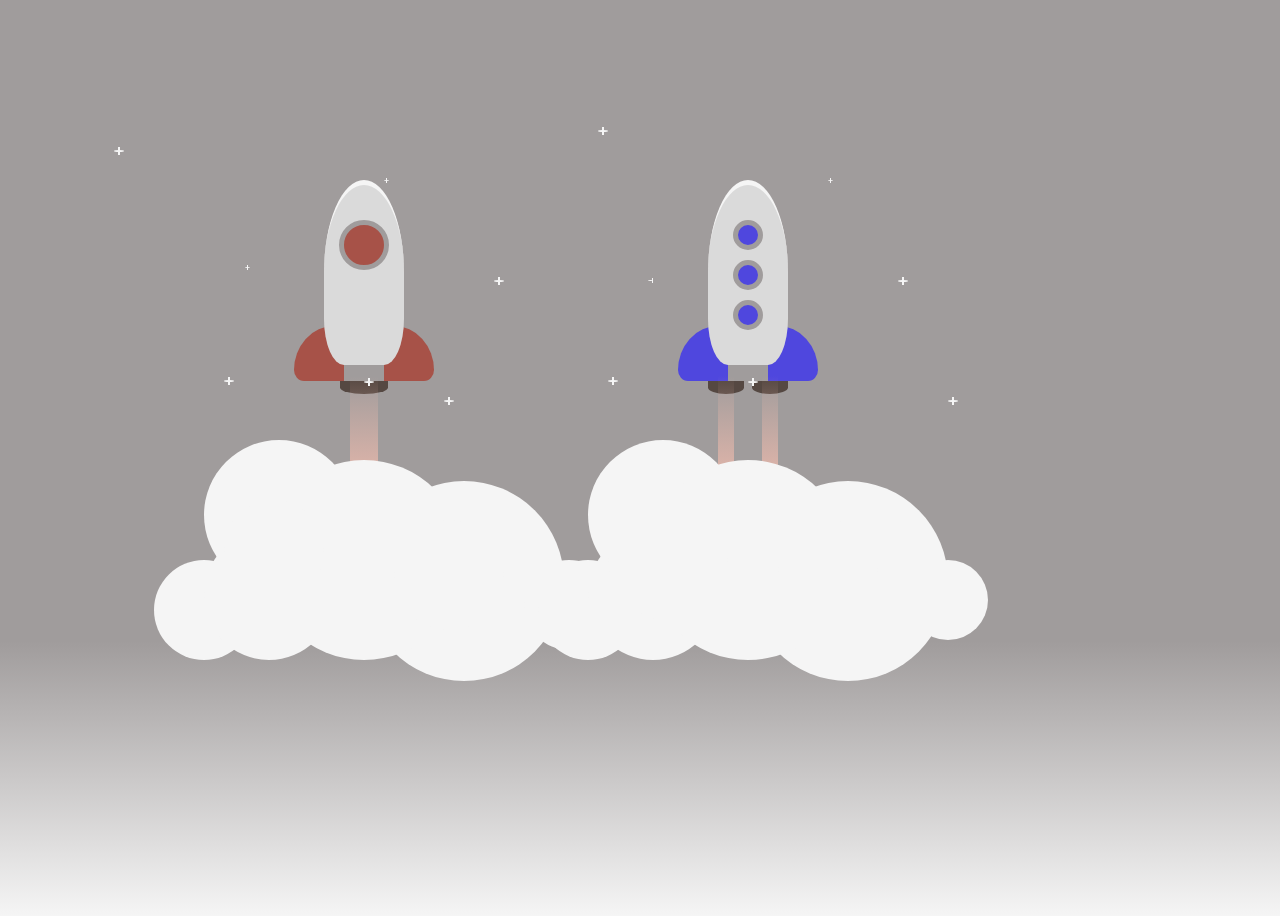
==== views/index2.html @ 8078678f "making some graphics" ====
<!DOCTYPE html>
<html lang="en">
<head>
    <meta charset="UTF-8">
    <meta name="viewport" content="width=device-width, initial-scale=1.0">
    <title>Document</title>
    <link rel="stylesheet" type="text/css" href="../css/style2.css">
</head>


<body>
    <div class="rocket1">
      <div class="rocket-body1">
        <div class="body1"></div>
        <div class="fin1 fin-left1"></div>
        <div class="fin1 fin-right1"></div>
        <div class="window1"></div>
        <div class="tubo1"></div>
      </div>
      <div class="exhaust-flame1"></div>
      <ul class="exhaust-fumes1">
        <li></li>
        <li></li>
        <li></li>
        <li></li>
        <li></li>
        <li></li>
        <li></li>
        <li></li>
        <li></li>
      </ul>
      <ul class="star1">
        <li></li>
        <li></li>
        <li></li>
        <li></li>
        <li></li>
        <li></li>
        <li></li>
      </ul>
    </div>

    <div class="rocket2">
        <div class="rocket-body2">
          <div class="body2"></div>
          <div class="fin2 fin-left2"></div>
          <div class="fin2 fin-right2"></div>
          <div class="window2a"></div>
          <div class="window2b"></div>
          <div class="window2c"></div>
          <div class="tubo2a"></div>
          <div class="tubo2b"></div>
        </div>
        <div class="exhaust-flame2a"></div>
        <div class="exhaust-flame2b"></div>
        <ul class="exhaust-fumes2">
          <li></li>
          <li></li>
          <li></li>
          <li></li>
          <li></li>
          <li></li>
          <li></li>
          <li></li>
          <li></li>
        </ul>
        <ul class="star2">
          <li></li>
          <li></li>
          <li></li>
          <li></li>
          <li></li>
          <li></li>
          <li></li>
        </ul>
      </div>
  </body>



  </html>
---- css/style2.css ----
body {
  min-height: 100vh;
  background: -webkit-gradient(linear, left top, left bottom, from(#a09c9c), color-stop(70%, #a09c9c), to(#f5f5f5));
  background: linear-gradient(to bottom, #a09c9c 0%, #a09c9c 70%, #f5f5f5 100%);
  overflow: hidden;
}

.rocket1 {
  position: absolute;
  top: 20%;
  width: 80px;
  left: calc(30% - 60px);
}

.rocket1 .rocket-body1 {
  width: 80px;
  left: calc(50% - 50px);
  -webkit-animation: bounce 0.3s infinite;
          animation: bounce 0.3s infinite;
}

.rocket1 .rocket-body1 .body1 {
  background-color: #dadada;
  height: 180px;
  left: calc(50% - 50px);
  border-top-right-radius: 100%;
  border-top-left-radius: 100%;
  border-bottom-left-radius: 50%;
  border-bottom-right-radius: 50%;
  border-top: 5px solid #f5f5f5;
}

.rocket1 .tubo1 {
  position: absolute;
  left: calc(50% - 24px);
  width: 48px;
  height: 13px;
  background-color: #554842;
  bottom: -13px;
  border-bottom-right-radius: 60%;
  border-bottom-left-radius: 60%;
}

.rocket1 .window1 {
  position: absolute;
  width: 40px;
  height: 40px;
  border-radius: 100%;
  background-color: #a75248;
  left: calc(50% - 25px);
  top: 40px;
  border: 5px solid #a09c9c;
}

.rocket1 .fin1 {
  position: absolute;
  z-index: -100;
  height: 55px;
  width: 50px;
  background-color: #a75248;
}

.rocket1 .fin-left1 {
  left: -30px;
  top: calc(100% - 55px);
  border-top-left-radius: 80%;
  border-bottom-left-radius: 20%;
}

.rocket1 .fin-right1 {
  right: -30px;
  top: calc(100% - 55px);
  border-top-right-radius: 80%;
  border-bottom-right-radius: 20%;
}

.rocket1 .exhaust-flame1 {
  position: absolute;
  top: 90%;
  width: 28px;
  background: -webkit-gradient(linear, left top, left bottom, color-stop(10%, transparent), to(#f5bdae));
  background: linear-gradient(to bottom, transparent 10%, #f5bdae 100%);
  height: 150px;
  left: calc(50% - 14px);
  -webkit-animation: exhaust 0.2s infinite;
          animation: exhaust 0.2s infinite;
}

.rocket1 .exhaust-fumes1 li {
  width: 60px;
  height: 60px;
  background-color: #f5f5f5;
  list-style: none;
  position: absolute;
  border-radius: 100%;
}

.rocket1 .exhaust-fumes1 li:first-child {
  width: 200px;
  height: 200px;
  bottom: -300px;
  -webkit-animation: fumes 5s infinite;
          animation: fumes 5s infinite;
}

.rocket1 .exhaust-fumes1 li:nth-child(2) {
  width: 150px;
  height: 150px;
  left: -120px;
  top: 260px;
  -webkit-animation: fumes 3.2s infinite;
          animation: fumes 3.2s infinite;
}

.rocket1 .exhaust-fumes1 li:nth-child(3) {
  width: 120px;
  height: 120px;
  left: -40px;
  top: 330px;
  -webkit-animation: fumes 3s 1s infinite;
          animation: fumes 3s 1s infinite;
}

.rocket1 .exhaust-fumes1 li:nth-child(4) {
  width: 100px;
  height: 100px;
  left: -170px;
  -webkit-animation: fumes 4s 2s infinite;
          animation: fumes 4s 2s infinite;
  top: 380px;
}

.rocket1 .exhaust-fumes1 li:nth-child(5) {
  width: 130px;
  height: 130px;
  left: -120px;
  top: 350px;
  -webkit-animation: fumes 5s infinite;
          animation: fumes 5s infinite;
}

.rocket1 .exhaust-fumes1 li:nth-child(6) {
  width: 200px;
  height: 200px;
  left: -60px;
  top: 280px;
  -webkit-animation: fumes2 10s infinite;
          animation: fumes2 10s infinite;
}

.rocket1 .exhaust-fumes1 li:nth-child(7) {
  width: 100px;
  height: 100px;
  left: -100px;
  top: 320px;
}

.rocket1 .exhaust-fumes1 li:nth-child(8) {
  width: 110px;
  height: 110px;
  left: 70px;
  top: 340px;
}

.rocket1 .exhaust-fumes1 li:nth-child(9) {
  width: 90px;
  height: 90px;
  left: 200px;
  top: 380px;
  -webkit-animation: fumes 20s infinite;
          animation: fumes 20s infinite;
}

.star1 li {
  list-style: none;
  position: absolute;
}

.star1 li:before, .star1 li:after {
  content: '';
  position: absolute;
  background-color: #f5f5f5;
}

.star1 li:before {
  width: 10px;
  height: 2px;
  border-radius: 50%;
}

.star1 li:after {
  height: 8px;
  width: 2px;
  left: 4px;
  top: -3px;
}

.star1 li:first-child {
  top: -30px;
  left: -210px;
  -webkit-animation: twinkle 0.4s infinite;
          animation: twinkle 0.4s infinite;
}

.star1 li:nth-child(2) {
  top: 0;
  left: 60px;
  -webkit-animation: twinkle 0.5s infinite;
          animation: twinkle 0.5s infinite;
}

.star1 li:nth-child(2):before {
  height: 1px;
  width: 5px;
}

.star1 li:nth-child(2):after {
  width: 1px;
  height: 5px;
  top: -2px;
  left: 2px;
}

.star1 li:nth-child(3) {
  left: 120px;
  top: 220px;
  -webkit-animation: twinkle 1s infinite;
          animation: twinkle 1s infinite;
}

.star1 li:nth-child(4) {
  left: -100px;
  top: 200px;
  -webkit-animation: twinkle 0.5s ease infinite;
          animation: twinkle 0.5s ease infinite;
}

.star1 li:nth-child(5) {
  left: 170px;
  top: 100px;
  -webkit-animation: twinkle 0.4s ease infinite;
          animation: twinkle 0.4s ease infinite;
}

.star1 li:nth-child(6) {
  top: 87px;
  left: -79px;
  -webkit-animation: twinkle 0.2s infinite;
          animation: twinkle 0.2s infinite;
}

.star1 li:nth-child(6):before {
  height: 1px;
  width: 5px;
}

.star1 li:nth-child(6):after {
  width: 1px;
  height: 5px;
  top: -2px;
  left: 2px;
}

@-webkit-keyframes fumes {
  50% {
    -webkit-transform: scale(1.5);
            transform: scale(1.5);
    background-color: transparent;
  }
  51% {
    -webkit-transform: scale(0.8);
            transform: scale(0.8);
  }
  100% {
    background-color: #f5f5f5;
    -webkit-transform: scale(1);
            transform: scale(1);
  }
}

@keyframes fumes {
  50% {
    -webkit-transform: scale(1.5);
            transform: scale(1.5);
    background-color: transparent;
  }
  51% {
    -webkit-transform: scale(0.8);
            transform: scale(0.8);
  }
  100% {
    background-color: #f5f5f5;
    -webkit-transform: scale(1);
            transform: scale(1);
  }
}

@-webkit-keyframes bounce {
  0% {
    -webkit-transform: translate3d(0px, 0px, 0);
            transform: translate3d(0px, 0px, 0);
  }
  50% {
    -webkit-transform: translate3d(0px, -4px, 0);
            transform: translate3d(0px, -4px, 0);
  }
  100% {
    -webkit-transform: translate3d(0px, 0px, 0);
            transform: translate3d(0px, 0px, 0);
  }
}

@keyframes bounce {
  0% {
    -webkit-transform: translate3d(0px, 0px, 0);
            transform: translate3d(0px, 0px, 0);
  }
  50% {
    -webkit-transform: translate3d(0px, -4px, 0);
            transform: translate3d(0px, -4px, 0);
  }
  100% {
    -webkit-transform: translate3d(0px, 0px, 0);
            transform: translate3d(0px, 0px, 0);
  }
}

@-webkit-keyframes exhaust {
  0% {
    background: -webkit-gradient(linear, left top, left bottom, color-stop(10%, transparent), to(#f5f5f5));
    background: linear-gradient(to bottom, transparent 10%, #f5f5f5 100%);
  }
  50% {
    background: -webkit-gradient(linear, left top, left bottom, color-stop(8%, transparent), to(#f5f5f5));
    background: linear-gradient(to bottom, transparent 8%, #f5f5f5 100%);
  }
  75% {
    background: -webkit-gradient(linear, left top, left bottom, color-stop(12%, transparent), to(#f5f5f5));
    background: linear-gradient(to bottom, transparent 12%, #f5f5f5 100%);
  }
}

@keyframes exhaust {
  0% {
    background: -webkit-gradient(linear, left top, left bottom, color-stop(10%, transparent), to(#f5f5f5));
    background: linear-gradient(to bottom, transparent 10%, #f5f5f5 100%);
  }
  50% {
    background: -webkit-gradient(linear, left top, left bottom, color-stop(8%, transparent), to(#f5f5f5));
    background: linear-gradient(to bottom, transparent 8%, #f5f5f5 100%);
  }
  75% {
    background: -webkit-gradient(linear, left top, left bottom, color-stop(12%, transparent), to(#f5f5f5));
    background: linear-gradient(to bottom, transparent 12%, #f5f5f5 100%);
  }
}

@-webkit-keyframes fumes2 {
  50% {
    -webkit-transform: scale(1.1);
            transform: scale(1.1);
  }
}

@keyframes fumes2 {
  50% {
    -webkit-transform: scale(1.1);
            transform: scale(1.1);
  }
}

@-webkit-keyframes twinkle {
  80% {
    -webkit-transform: scale(1.1);
            transform: scale(1.1);
    opacity: 0.7;
  }
}

@keyframes twinkle {
  80% {
    -webkit-transform: scale(1.1);
            transform: scale(1.1);
    opacity: 0.7;
  }
}

.rocket2 {
  position: absolute;
  top: 20%;
  width: 80px;
  left: calc(60% - 60px);
}

.rocket2 .rocket-body2 {
  width: 80px;
  left: calc(50% - 50px);
  -webkit-animation: bounce 0.5s infinite;
          animation: bounce 0.5s infinite;
}

.rocket2 .rocket-body2 .body2 {
  background-color: #dadada;
  height: 180px;
  left: calc(50% - 50px);
  border-top-right-radius: 100%;
  border-top-left-radius: 100%;
  border-bottom-left-radius: 50%;
  border-bottom-right-radius: 50%;
  border-top: 5px solid #f5f5f5;
}

.rocket2 .tubo2a {
  position: absolute;
  left: calc(30% - 24px);
  width: 36px;
  height: 13px;
  background-color: #554842;
  bottom: -13px;
  border-bottom-right-radius: 60%;
  border-bottom-left-radius: 60%;
}

.rocket2 .tubo2b {
  position: absolute;
  left: calc(85% - 24px);
  width: 36px;
  height: 13px;
  background-color: #554842;
  bottom: -13px;
  border-bottom-right-radius: 60%;
  border-bottom-left-radius: 60%;
}

.rocket2 .window2a {
  position: absolute;
  width: 20px;
  height: 20px;
  border-radius: 100%;
  background-color: #4f47de;
  left: calc(50% - 15px);
  top: 40px;
  border: 5px solid #a09c9c;
}

.rocket2 .window2b {
  position: absolute;
  width: 20px;
  height: 20px;
  border-radius: 100%;
  background-color: #4f47de;
  left: calc(50% - 15px);
  top: 80px;
  border: 5px solid #a09c9c;
}

.rocket2 .window2c {
  position: absolute;
  width: 20px;
  height: 20px;
  border-radius: 100%;
  background-color: #4f47de;
  left: calc(50% - 15px);
  top: 120px;
  border: 5px solid #a09c9c;
}

.rocket2 .fin2 {
  position: absolute;
  z-index: -100;
  height: 55px;
  width: 50px;
  background-color: #4f47de;
}

.rocket2 .fin-left2 {
  left: -30px;
  top: calc(100% - 55px);
  border-top-left-radius: 80%;
  border-bottom-left-radius: 20%;
}

.rocket2 .fin-right2 {
  right: -30px;
  top: calc(100% - 55px);
  border-top-right-radius: 80%;
  border-bottom-right-radius: 20%;
}

.rocket2 .exhaust-flame2a {
  position: absolute;
  top: 90%;
  width: 16px;
  background: -webkit-gradient(linear, left top, left bottom, color-stop(10%, transparent), to(#f5bdae));
  background: linear-gradient(to bottom, transparent 10%, #f5bdae 100%);
  height: 150px;
  left: calc(30% - 14px);
  -webkit-animation: exhaust 0.2s infinite;
          animation: exhaust 0.2s infinite;
}

.rocket2 .exhaust-flame2b {
  position: absolute;
  top: 90%;
  width: 16px;
  background: -webkit-gradient(linear, left top, left bottom, color-stop(10%, transparent), to(#f5bdae));
  background: linear-gradient(to bottom, transparent 10%, #f5bdae 100%);
  height: 150px;
  left: calc(85% - 14px);
  -webkit-animation: exhaust 0.2s infinite;
          animation: exhaust 0.2s infinite;
}

.rocket2 .exhaust-fumes2 li {
  width: 60px;
  height: 60px;
  background-color: #f5f5f5;
  list-style: none;
  position: absolute;
  border-radius: 100%;
}

.rocket2 .exhaust-fumes2 li:first-child {
  width: 200px;
  height: 200px;
  bottom: -300px;
  -webkit-animation: fumes 1s  4s infinite;
          animation: fumes 1s  4s infinite;
}

.rocket2 .exhaust-fumes2 li:nth-child(2) {
  width: 150px;
  height: 150px;
  left: -120px;
  top: 260px;
  -webkit-animation: fumes 4s infinite;
          animation: fumes 4s infinite;
}

.rocket2 .exhaust-fumes2 li:nth-child(3) {
  width: 120px;
  height: 120px;
  left: -40px;
  top: 330px;
  -webkit-animation: fumes 1s 8s infinite;
          animation: fumes 1s 8s infinite;
}

.rocket2 .exhaust-fumes2 li:nth-child(4) {
  width: 100px;
  height: 100px;
  left: -170px;
  -webkit-animation: fumes 3s 5s infinite;
          animation: fumes 3s 5s infinite;
  top: 380px;
}

.rocket2 .exhaust-fumes2 li:nth-child(5) {
  width: 130px;
  height: 130px;
  left: -120px;
  top: 350px;
  -webkit-animation: fumes 6s infinite;
          animation: fumes 6s infinite;
}

.rocket2 .exhaust-fumes2 li:nth-child(6) {
  width: 200px;
  height: 200px;
  left: -60px;
  top: 280px;
  -webkit-animation: fumes2 9s infinite;
          animation: fumes2 9s infinite;
}

.rocket2 .exhaust-fumes2 li:nth-child(7) {
  width: 120px;
  height: 120px;
  left: -100px;
  top: 320px;
}

.rocket2 .exhaust-fumes2 li:nth-child(8) {
  width: 100px;
  height: 100px;
  left: 70px;
  top: 340px;
}

.rocket2 .exhaust-fumes2 li:nth-child(9) {
  width: 80px;
  height: 80px;
  left: 200px;
  top: 380px;
  -webkit-animation: fumes 18s infinite;
          animation: fumes 18s infinite;
}

.star2 li {
  list-style: none;
  position: absolute;
}

.star2 li:before, .star2 li:after {
  content: '';
  position: absolute;
  background-color: #f5f5f5;
}

.star2 li:before {
  width: 10px;
  height: 2px;
  border-radius: 50%;
}

.star2 li:after {
  height: 8px;
  width: 2px;
  left: 4px;
  top: -3px;
}

.star2 li:first-child {
  top: -50px;
  left: -110px;
  -webkit-animation: twinkle 0.4s infinite;
          animation: twinkle 0.4s infinite;
}

.star2 li:nth-child(2) {
  top: 0;
  left: 120px;
  -webkit-animation: twinkle 0.5s infinite;
          animation: twinkle 0.5s infinite;
}

.star2 li:nth-child(2):before {
  height: 1px;
  width: 5px;
}

.star2 li:nth-child(2):after {
  width: 1px;
  height: 5px;
  top: -2px;
  left: 2px;
}

.star2 li:nth-child(3) {
  left: 240px;
  top: 220px;
  -webkit-animation: twinkle 1s infinite;
          animation: twinkle 1s infinite;
}

.star2 li:nth-child(4) {
  left: -100px;
  top: 200px;
  -webkit-animation: twinkle 0.5s ease infinite;
          animation: twinkle 0.5s ease infinite;
}

.star2 li:nth-child(5) {
  left: 190px;
  top: 100px;
  -webkit-animation: twinkle 0.4s ease infinite;
          animation: twinkle 0.4s ease infinite;
}

.star2 li:nth-child(6) {
  top: 100px;
  left: -60px;
  -webkit-animation: twinkle 0.2s infinite;
          animation: twinkle 0.2s infinite;
}

.star2 li:nth-child(6):before {
  height: 1px;
  width: 5px;
}

.star2 li:nth-child(6):after {
  width: 1px;
  height: 5px;
  top: -2px;
  left: px;
}

@keyframes fumes {
  50% {
    -webkit-transform: scale(1.5);
            transform: scale(1.5);
    background-color: transparent;
  }
  51% {
    -webkit-transform: scale(0.8);
            transform: scale(0.8);
  }
  100% {
    background-color: #f5f5f5;
    -webkit-transform: scale(1);
            transform: scale(1);
  }
}

@keyframes bounce {
  0% {
    -webkit-transform: translate3d(0px, 0px, 0);
            transform: translate3d(0px, 0px, 0);
  }
  50% {
    -webkit-transform: translate3d(0px, -4px, 0);
            transform: translate3d(0px, -4px, 0);
  }
  100% {
    -webkit-transform: translate3d(0px, 0px, 0);
            transform: translate3d(0px, 0px, 0);
  }
}

@keyframes exhaust {
  0% {
    background: -webkit-gradient(linear, left top, left bottom, color-stop(10%, transparent), to(#f5f5f5));
    background: linear-gradient(to bottom, transparent 10%, #f5f5f5 100%);
  }
  50% {
    background: -webkit-gradient(linear, left top, left bottom, color-stop(8%, transparent), to(#f5f5f5));
    background: linear-gradient(to bottom, transparent 8%, #f5f5f5 100%);
  }
  75% {
    background: -webkit-gradient(linear, left top, left bottom, color-stop(12%, transparent), to(#f5f5f5));
    background: linear-gradient(to bottom, transparent 12%, #f5f5f5 100%);
  }
}

@keyframes fumes2 {
  50% {
    -webkit-transform: scale(1.1);
            transform: scale(1.1);
  }
}

@keyframes twinkle {
  80% {
    -webkit-transform: scale(1.1);
            transform: scale(1.1);
    opacity: 0.7;
  }
}
/*# sourceMappingURL=style2.css.map */
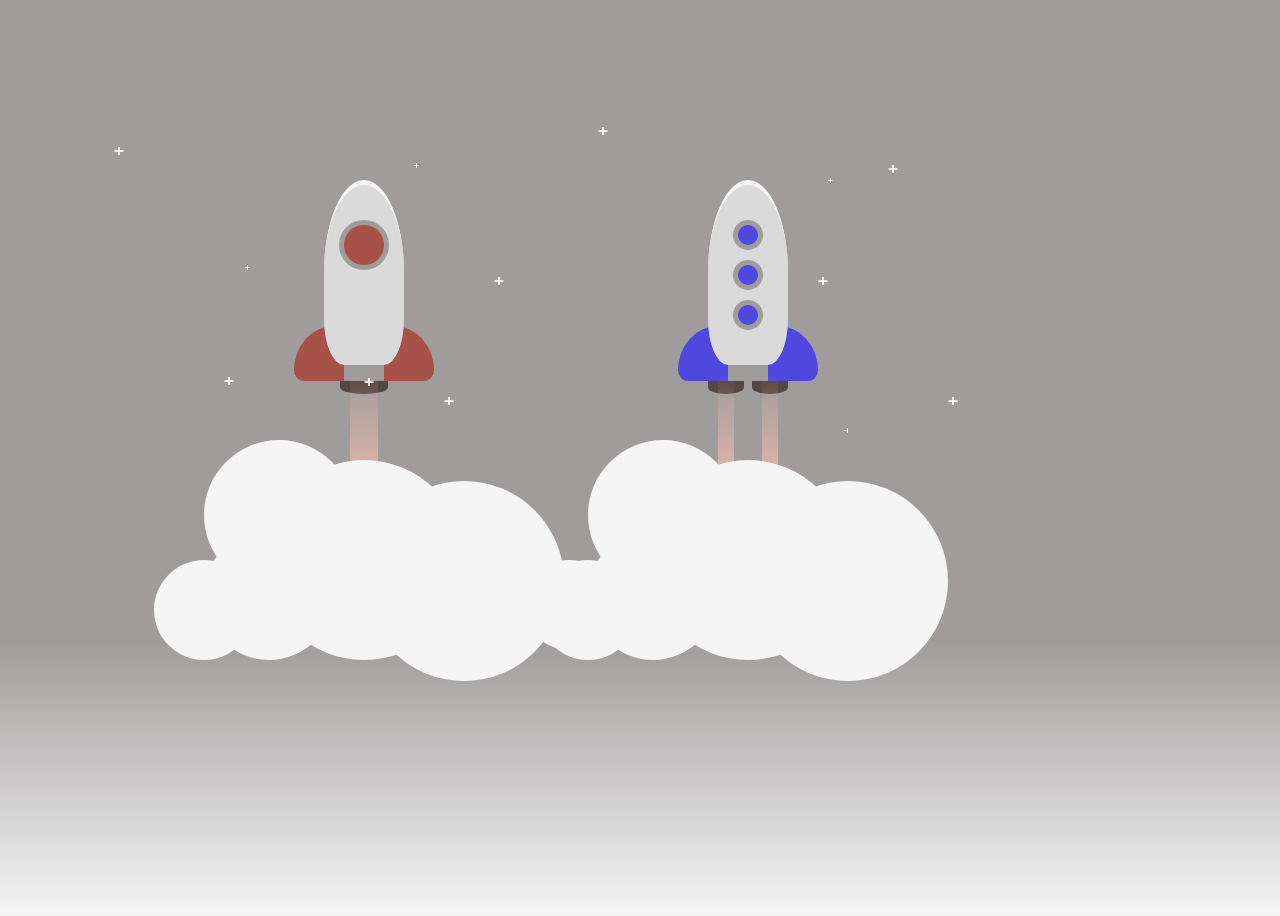
==== commit 5263a928: "stars and fume ready" ====
--- a/views/index2.html
+++ b/views/index2.html
@@ -71,7 +71,7 @@
           <li></li>
           <li></li>
           <li></li>
-          <li></li>
+         
         </ul>
       </div>
   </body>
--- a/css/style2.css
+++ b/css/style2.css
@@ -203,8 +203,8 @@
 }
 
 .star1 li:nth-child(2) {
-  top: 0;
-  left: 60px;
+  top: -15px;
+  left: 90px;
   -webkit-animation: twinkle 0.5s infinite;
           animation: twinkle 0.5s infinite;
 }
@@ -524,8 +524,8 @@
   width: 200px;
   height: 200px;
   bottom: -300px;
-  -webkit-animation: fumes 1s  4s infinite;
-          animation: fumes 1s  4s infinite;
+  -webkit-animation: fumes 8s infinite;
+          animation: fumes 8s infinite;
 }
 
 .rocket2 .exhaust-fumes2 li:nth-child(2) {
@@ -590,7 +590,7 @@
 .rocket2 .exhaust-fumes2 li:nth-child(9) {
   width: 80px;
   height: 80px;
-  left: 200px;
+  left: 120px;
   top: 380px;
   -webkit-animation: fumes 18s infinite;
           animation: fumes 18s infinite;
@@ -654,22 +654,22 @@
 }
 
 .star2 li:nth-child(4) {
-  left: -100px;
-  top: 200px;
+  left: 180px;
+  top: -12px;
   -webkit-animation: twinkle 0.5s ease infinite;
           animation: twinkle 0.5s ease infinite;
 }
 
 .star2 li:nth-child(5) {
-  left: 190px;
+  left: 110px;
   top: 100px;
   -webkit-animation: twinkle 0.4s ease infinite;
           animation: twinkle 0.4s ease infinite;
 }
 
 .star2 li:nth-child(6) {
-  top: 100px;
-  left: -60px;
+  top: 250px;
+  left: 135px;
   -webkit-animation: twinkle 0.2s infinite;
           animation: twinkle 0.2s infinite;
 }
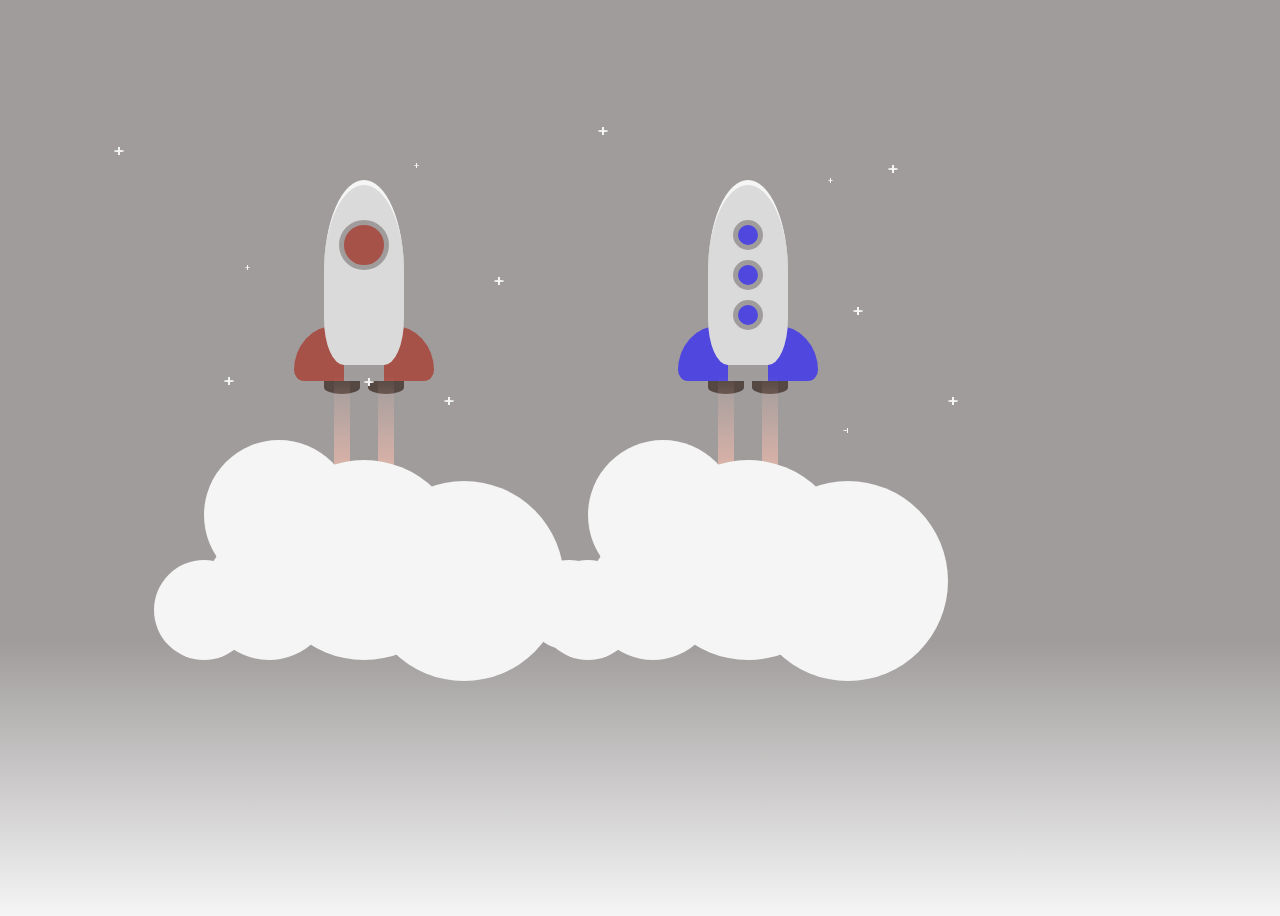
==== commit f40e0a5f: "thrusters and flames wotking well" ====
--- a/views/index2.html
+++ b/views/index2.html
@@ -15,9 +15,47 @@
         <div class="fin1 fin-left1"></div>
         <div class="fin1 fin-right1"></div>
         <div class="window1"></div>
-        <div class="tubo1"></div>
+        <div class="thrustRocket1">
+          <div class="thrust1R1" style= "display:none"></div>
+          <div class="thrust1R2" style= "display:block">
+            <div class="thrust1R2-1"></div>
+            <div class="thrust1R2-2"></div> 
+          </div>
+          
+          <div class="thrust1R3" style= "display:none">
+            <div class="thrust1R3-1"></div>
+            <div class="thrust1R3-2"></div> 
+            <div class="thrust1R3-3"></div> 
+          </div>
+
+          <div class="thrust1R4" style= "display:none">
+            <div class="thrust1R4-1"></div>
+            <div class="thrust1R4-2"></div> 
+            <div class="thrust1R4-3"></div> 
+            <div class="thrust1R4-4"></div> 
+          </div> 
+        </div>
+        
       </div>
-      <div class="exhaust-flame1"></div>
+      <div class="exhaust-flameRocket1" >
+        <div class="exhaust-flame1R1" style= "display:none"></div>
+        <div class="exhaust-flame1R2" style= "display:block">
+          <div class="exhaust-flame1R2-1"></div>
+          <div class="exhaust-flame1R2-2"></div>
+        </div>
+        <div class="exhaust-flame1R3" style= "display:none">
+          <div class="exhaust-flame1R3-1"></div>
+          <div class="exhaust-flame1R3-2"></div>
+          <div class="exhaust-flame1R3-3"></div>
+        </div>
+        <div class="exhaust-flame1R4" style= "display:none">
+          <div class="exhaust-flame1R4-1"></div>
+          <div class="exhaust-flame1R4-2"></div>
+          <div class="exhaust-flame1R4-3"></div>
+          <div class="exhaust-flame1R4-4"></div>
+        </div>
+      </div>
+      
       <ul class="exhaust-fumes1">
         <li></li>
         <li></li>
@@ -48,11 +86,45 @@
           <div class="window2a"></div>
           <div class="window2b"></div>
           <div class="window2c"></div>
-          <div class="tubo2a"></div>
-          <div class="tubo2b"></div>
+          <div class="thrustRocket2">
+            <div class="thrust2R1" style= "display:none"></div>
+            <div class="thrust2R2" style= "display:block">
+              <div class="thrust2R2-1"></div>
+              <div class="thrust2R2-2"></div> 
+            </div>
+            
+            <div class="thrust2R3" style= "display:none">
+              <div class="thrust2R3-1"></div>
+              <div class="thrust2R3-2"></div> 
+              <div class="thrust2R3-3"></div> 
+            </div>
+  
+            <div class="thrust2R4" style= "display:none">
+              <div class="thrust2R4-1"></div>
+              <div class="thrust2R4-2"></div> 
+              <div class="thrust2R4-3"></div> 
+              <div class="thrust2R4-4"></div> 
+            </div> 
+          </div>
         </div>
-        <div class="exhaust-flame2a"></div>
-        <div class="exhaust-flame2b"></div>
+        <div class="exhaust-flameRocket2" >
+          <div class="exhaust-flame2R1" style= "display:none"></div>
+          <div class="exhaust-flame2R2" style= "display:block">
+            <div class="exhaust-flame2R2-1"></div>
+            <div class="exhaust-flame2R2-2"></div>
+          </div>
+          <div class="exhaust-flame2R3" style= "display:none">
+            <div class="exhaust-flame2R3-1"></div>
+            <div class="exhaust-flame2R3-2"></div>
+            <div class="exhaust-flame2R3-3"></div>
+          </div>
+          <div class="exhaust-flame2R4" style= "display:none">
+            <div class="exhaust-flame2R4-1"></div>
+            <div class="exhaust-flame2R4-2"></div>
+            <div class="exhaust-flame2R4-3"></div>
+            <div class="exhaust-flame2R4-4"></div>
+          </div>
+        </div>
         <ul class="exhaust-fumes2">
           <li></li>
           <li></li>
--- a/css/style2.css
+++ b/css/style2.css
@@ -30,10 +30,109 @@
   border-top: 5px solid #f5f5f5;
 }
 
-.rocket1 .tubo1 {
+.rocket1 .thrustRocket1 .thrust1R1 {
   position: absolute;
   left: calc(50% - 24px);
   width: 48px;
+  height: 13px;
+  background-color: #554842;
+  bottom: -13px;
+  border-bottom-right-radius: 60%;
+  border-bottom-left-radius: 60%;
+}
+
+.rocket1 .thrustRocket1 .thrust1R2 .thrust1R2-1 {
+  position: absolute;
+  left: calc(30% - 24px);
+  width: 36px;
+  height: 13px;
+  background-color: #554842;
+  bottom: -13px;
+  border-bottom-right-radius: 60%;
+  border-bottom-left-radius: 60%;
+}
+
+.rocket1 .thrustRocket1 .thrust1R2 .thrust1R2-2 {
+  position: absolute;
+  left: calc(85% - 24px);
+  width: 36px;
+  height: 13px;
+  background-color: #554842;
+  bottom: -13px;
+  border-bottom-right-radius: 60%;
+  border-bottom-left-radius: 60%;
+}
+
+.rocket1 .thrustRocket1 .thrust1R3 .thrust1R3-1 {
+  position: absolute;
+  left: calc(20% - 24px);
+  width: 24px;
+  height: 13px;
+  background-color: #554842;
+  bottom: -13px;
+  border-bottom-right-radius: 60%;
+  border-bottom-left-radius: 60%;
+}
+
+.rocket1 .thrustRocket1 .thrust1R3 .thrust1R3-2 {
+  position: absolute;
+  left: calc(65% - 24px);
+  width: 24px;
+  height: 13px;
+  background-color: #554842;
+  bottom: -13px;
+  border-bottom-right-radius: 60%;
+  border-bottom-left-radius: 60%;
+}
+
+.rocket1 .thrustRocket1 .thrust1R3 .thrust1R3-3 {
+  position: absolute;
+  left: calc(110% - 24px);
+  width: 24px;
+  height: 13px;
+  background-color: #554842;
+  bottom: -13px;
+  border-bottom-right-radius: 60%;
+  border-bottom-left-radius: 60%;
+}
+
+.rocket1 .thrustRocket1 .thrust1R4 .thrust1R4-1 {
+  position: absolute;
+  left: calc(5% - 24px);
+  width: 24px;
+  height: 13px;
+  background-color: #554842;
+  bottom: -13px;
+  border-bottom-right-radius: 60%;
+  border-bottom-left-radius: 60%;
+}
+
+.rocket1 .thrustRocket1 .thrust1R4 .thrust1R4-2 {
+  position: absolute;
+  left: calc(45% - 24px);
+  width: 24px;
+  height: 13px;
+  background-color: #554842;
+  bottom: -13px;
+  border-bottom-right-radius: 60%;
+  border-bottom-left-radius: 60%;
+}
+
+.rocket1 .thrustRocket1 .thrust1R4 .thrust1R4-3 {
+  position: absolute;
+  left: calc(85% - 24px);
+  width: 24px;
+  height: 13px;
+  background-color: #554842;
+  bottom: -13px;
+  border-bottom-right-radius: 60%;
+  border-bottom-left-radius: 60%;
+}
+
+.rocket1 .thrustRocket1 .thrust1R4 .thrust1R4-4 {
+  position: absolute;
+  left: calc(125% - 24px);
+  width: 24px;
   height: 13px;
   background-color: #554842;
   bottom: -13px;
@@ -74,7 +173,7 @@
   border-bottom-right-radius: 20%;
 }
 
-.rocket1 .exhaust-flame1 {
+.rocket1 .exhaust-flameRocket1 .exhaust-flame1R1 {
   position: absolute;
   top: 90%;
   width: 28px;
@@ -82,6 +181,114 @@
   background: linear-gradient(to bottom, transparent 10%, #f5bdae 100%);
   height: 150px;
   left: calc(50% - 14px);
+  -webkit-animation: exhaust 0.2s infinite;
+          animation: exhaust 0.2s infinite;
+}
+
+.rocket1 .exhaust-flameRocket1 .exhaust-flame1R2 .exhaust-flame1R2-1 {
+  position: absolute;
+  top: 90%;
+  width: 16px;
+  background: -webkit-gradient(linear, left top, left bottom, color-stop(10%, transparent), to(#f5bdae));
+  background: linear-gradient(to bottom, transparent 10%, #f5bdae 100%);
+  height: 150px;
+  left: calc(30% - 14px);
+  -webkit-animation: exhaust 0.2s infinite;
+          animation: exhaust 0.2s infinite;
+}
+
+.rocket1 .exhaust-flameRocket1 .exhaust-flame1R2 .exhaust-flame1R2-2 {
+  position: absolute;
+  top: 90%;
+  width: 16px;
+  background: -webkit-gradient(linear, left top, left bottom, color-stop(10%, transparent), to(#f5bdae));
+  background: linear-gradient(to bottom, transparent 10%, #f5bdae 100%);
+  height: 150px;
+  left: calc(85% - 14px);
+  -webkit-animation: exhaust 0.2s infinite;
+          animation: exhaust 0.2s infinite;
+}
+
+.rocket1 .exhaust-flameRocket1 .exhaust-flame1R3 .exhaust-flame1R3-1 {
+  position: absolute;
+  top: 90%;
+  width: 14px;
+  background: -webkit-gradient(linear, left top, left bottom, color-stop(10%, transparent), to(#f5bdae));
+  background: linear-gradient(to bottom, transparent 10%, #f5bdae 100%);
+  height: 150px;
+  left: calc(14% - 14px);
+  -webkit-animation: exhaust 0.2s infinite;
+          animation: exhaust 0.2s infinite;
+}
+
+.rocket1 .exhaust-flameRocket1 .exhaust-flame1R3 .exhaust-flame1R3-2 {
+  position: absolute;
+  top: 90%;
+  width: 14px;
+  background: -webkit-gradient(linear, left top, left bottom, color-stop(10%, transparent), to(#f5bdae));
+  background: linear-gradient(to bottom, transparent 10%, #f5bdae 100%);
+  height: 150px;
+  left: calc(60% - 14px);
+  -webkit-animation: exhaust 0.2s infinite;
+          animation: exhaust 0.2s infinite;
+}
+
+.rocket1 .exhaust-flameRocket1 .exhaust-flame1R3 .exhaust-flame1R3-3 {
+  position: absolute;
+  top: 90%;
+  width: 14px;
+  background: -webkit-gradient(linear, left top, left bottom, color-stop(10%, transparent), to(#f5bdae));
+  background: linear-gradient(to bottom, transparent 10%, #f5bdae 100%);
+  height: 150px;
+  left: calc(104% - 14px);
+  -webkit-animation: exhaust 0.2s infinite;
+          animation: exhaust 0.2s infinite;
+}
+
+.rocket1 .exhaust-flameRocket1 .exhaust-flame1R4 .exhaust-flame1R4-1 {
+  position: absolute;
+  top: 90%;
+  width: 14px;
+  background: -webkit-gradient(linear, left top, left bottom, color-stop(10%, transparent), to(#f5bdae));
+  background: linear-gradient(to bottom, transparent 10%, #f5bdae 100%);
+  height: 150px;
+  left: calc(0% - 14px);
+  -webkit-animation: exhaust 0.2s infinite;
+          animation: exhaust 0.2s infinite;
+}
+
+.rocket1 .exhaust-flameRocket1 .exhaust-flame1R4 .exhaust-flame1R4-2 {
+  position: absolute;
+  top: 90%;
+  width: 14px;
+  background: -webkit-gradient(linear, left top, left bottom, color-stop(10%, transparent), to(#f5bdae));
+  background: linear-gradient(to bottom, transparent 10%, #f5bdae 100%);
+  height: 150px;
+  left: calc(39% - 14px);
+  -webkit-animation: exhaust 0.2s infinite;
+          animation: exhaust 0.2s infinite;
+}
+
+.rocket1 .exhaust-flameRocket1 .exhaust-flame1R4 .exhaust-flame1R4-3 {
+  position: absolute;
+  top: 90%;
+  width: 14px;
+  background: -webkit-gradient(linear, left top, left bottom, color-stop(10%, transparent), to(#f5bdae));
+  background: linear-gradient(to bottom, transparent 10%, #f5bdae 100%);
+  height: 150px;
+  left: calc(78% - 14px);
+  -webkit-animation: exhaust 0.2s infinite;
+          animation: exhaust 0.2s infinite;
+}
+
+.rocket1 .exhaust-flameRocket1 .exhaust-flame1R4 .exhaust-flame1R4-4 {
+  position: absolute;
+  top: 90%;
+  width: 14px;
+  background: -webkit-gradient(linear, left top, left bottom, color-stop(10%, transparent), to(#f5bdae));
+  background: linear-gradient(to bottom, transparent 10%, #f5bdae 100%);
+  height: 150px;
+  left: calc(118% - 14px);
   -webkit-animation: exhaust 0.2s infinite;
           animation: exhaust 0.2s infinite;
 }
@@ -410,7 +617,18 @@
   border-top: 5px solid #f5f5f5;
 }
 
-.rocket2 .tubo2a {
+.rocket2 .thrustRocket2 .thrust2R1 {
+  position: absolute;
+  left: calc(50% - 24px);
+  width: 48px;
+  height: 13px;
+  background-color: #554842;
+  bottom: -13px;
+  border-bottom-right-radius: 60%;
+  border-bottom-left-radius: 60%;
+}
+
+.rocket2 .thrustRocket2 .thrust2R2 .thrust2R2-1 {
   position: absolute;
   left: calc(30% - 24px);
   width: 36px;
@@ -421,10 +639,87 @@
   border-bottom-left-radius: 60%;
 }
 
-.rocket2 .tubo2b {
+.rocket2 .thrustRocket2 .thrust2R2 .thrust2R2-2 {
   position: absolute;
   left: calc(85% - 24px);
   width: 36px;
+  height: 13px;
+  background-color: #554842;
+  bottom: -13px;
+  border-bottom-right-radius: 60%;
+  border-bottom-left-radius: 60%;
+}
+
+.rocket2 .thrustRocket2 .thrust2R3 .thrust2R3-1 {
+  position: absolute;
+  left: calc(20% - 24px);
+  width: 24px;
+  height: 13px;
+  background-color: #554842;
+  bottom: -13px;
+  border-bottom-right-radius: 60%;
+  border-bottom-left-radius: 60%;
+}
+
+.rocket2 .thrustRocket2 .thrust2R3 .thrust2R3-2 {
+  position: absolute;
+  left: calc(65% - 24px);
+  width: 24px;
+  height: 13px;
+  background-color: #554842;
+  bottom: -13px;
+  border-bottom-right-radius: 60%;
+  border-bottom-left-radius: 60%;
+}
+
+.rocket2 .thrustRocket2 .thrust2R3 .thrust2R3-3 {
+  position: absolute;
+  left: calc(110% - 24px);
+  width: 24px;
+  height: 13px;
+  background-color: #554842;
+  bottom: -13px;
+  border-bottom-right-radius: 60%;
+  border-bottom-left-radius: 60%;
+}
+
+.rocket2 .thrustRocket2 .thrust2R4 .thrust2R4-1 {
+  position: absolute;
+  left: calc(5% - 24px);
+  width: 24px;
+  height: 13px;
+  background-color: #554842;
+  bottom: -13px;
+  border-bottom-right-radius: 60%;
+  border-bottom-left-radius: 60%;
+}
+
+.rocket2 .thrustRocket2 .thrust2R4 .thrust2R4-2 {
+  position: absolute;
+  left: calc(45% - 24px);
+  width: 24px;
+  height: 13px;
+  background-color: #554842;
+  bottom: -13px;
+  border-bottom-right-radius: 60%;
+  border-bottom-left-radius: 60%;
+}
+
+.rocket2 .thrustRocket2 .thrust2R4 .thrust2R4-3 {
+  position: absolute;
+  left: calc(85% - 24px);
+  width: 24px;
+  height: 13px;
+  background-color: #554842;
+  bottom: -13px;
+  border-bottom-right-radius: 60%;
+  border-bottom-left-radius: 60%;
+}
+
+.rocket2 .thrustRocket2 .thrust2R4 .thrust2R4-4 {
+  position: absolute;
+  left: calc(125% - 24px);
+  width: 24px;
   height: 13px;
   background-color: #554842;
   bottom: -13px;
@@ -487,7 +782,19 @@
   border-bottom-right-radius: 20%;
 }
 
-.rocket2 .exhaust-flame2a {
+.rocket2 .exhaust-flameRocket2 .exhaust-flame2R1 {
+  position: absolute;
+  top: 90%;
+  width: 28px;
+  background: -webkit-gradient(linear, left top, left bottom, color-stop(10%, transparent), to(#f5bdae));
+  background: linear-gradient(to bottom, transparent 10%, #f5bdae 100%);
+  height: 150px;
+  left: calc(50% - 14px);
+  -webkit-animation: exhaust 0.2s infinite;
+          animation: exhaust 0.2s infinite;
+}
+
+.rocket2 .exhaust-flameRocket2 .exhaust-flame2R2 .exhaust-flame2R2-1 {
   position: absolute;
   top: 90%;
   width: 16px;
@@ -499,7 +806,7 @@
           animation: exhaust 0.2s infinite;
 }
 
-.rocket2 .exhaust-flame2b {
+.rocket2 .exhaust-flameRocket2 .exhaust-flame2R2 .exhaust-flame2R2-2 {
   position: absolute;
   top: 90%;
   width: 16px;
@@ -507,6 +814,90 @@
   background: linear-gradient(to bottom, transparent 10%, #f5bdae 100%);
   height: 150px;
   left: calc(85% - 14px);
+  -webkit-animation: exhaust 0.2s infinite;
+          animation: exhaust 0.2s infinite;
+}
+
+.rocket2 .exhaust-flameRocket2 .exhaust-flame2R3 .exhaust-flame2R3-1 {
+  position: absolute;
+  top: 90%;
+  width: 14px;
+  background: -webkit-gradient(linear, left top, left bottom, color-stop(10%, transparent), to(#f5bdae));
+  background: linear-gradient(to bottom, transparent 10%, #f5bdae 100%);
+  height: 150px;
+  left: calc(14% - 14px);
+  -webkit-animation: exhaust 0.2s infinite;
+          animation: exhaust 0.2s infinite;
+}
+
+.rocket2 .exhaust-flameRocket2 .exhaust-flame2R3 .exhaust-flame2R3-2 {
+  position: absolute;
+  top: 90%;
+  width: 14px;
+  background: -webkit-gradient(linear, left top, left bottom, color-stop(10%, transparent), to(#f5bdae));
+  background: linear-gradient(to bottom, transparent 10%, #f5bdae 100%);
+  height: 150px;
+  left: calc(60% - 14px);
+  -webkit-animation: exhaust 0.2s infinite;
+          animation: exhaust 0.2s infinite;
+}
+
+.rocket2 .exhaust-flameRocket2 .exhaust-flame2R3 .exhaust-flame2R3-3 {
+  position: absolute;
+  top: 90%;
+  width: 14px;
+  background: -webkit-gradient(linear, left top, left bottom, color-stop(10%, transparent), to(#f5bdae));
+  background: linear-gradient(to bottom, transparent 10%, #f5bdae 100%);
+  height: 150px;
+  left: calc(104% - 14px);
+  -webkit-animation: exhaust 0.2s infinite;
+          animation: exhaust 0.2s infinite;
+}
+
+.rocket2 .exhaust-flameRocket2 .exhaust-flame2R4 .exhaust-flame2R4-1 {
+  position: absolute;
+  top: 90%;
+  width: 14px;
+  background: -webkit-gradient(linear, left top, left bottom, color-stop(10%, transparent), to(#f5bdae));
+  background: linear-gradient(to bottom, transparent 10%, #f5bdae 100%);
+  height: 150px;
+  left: calc(0% - 14px);
+  -webkit-animation: exhaust 0.2s infinite;
+          animation: exhaust 0.2s infinite;
+}
+
+.rocket2 .exhaust-flameRocket2 .exhaust-flame2R4 .exhaust-flame2R4-2 {
+  position: absolute;
+  top: 90%;
+  width: 14px;
+  background: -webkit-gradient(linear, left top, left bottom, color-stop(10%, transparent), to(#f5bdae));
+  background: linear-gradient(to bottom, transparent 10%, #f5bdae 100%);
+  height: 150px;
+  left: calc(39% - 14px);
+  -webkit-animation: exhaust 0.2s infinite;
+          animation: exhaust 0.2s infinite;
+}
+
+.rocket2 .exhaust-flameRocket2 .exhaust-flame2R4 .exhaust-flame2R4-3 {
+  position: absolute;
+  top: 90%;
+  width: 14px;
+  background: -webkit-gradient(linear, left top, left bottom, color-stop(10%, transparent), to(#f5bdae));
+  background: linear-gradient(to bottom, transparent 10%, #f5bdae 100%);
+  height: 150px;
+  left: calc(78% - 14px);
+  -webkit-animation: exhaust 0.2s infinite;
+          animation: exhaust 0.2s infinite;
+}
+
+.rocket2 .exhaust-flameRocket2 .exhaust-flame2R4 .exhaust-flame2R4-4 {
+  position: absolute;
+  top: 90%;
+  width: 14px;
+  background: -webkit-gradient(linear, left top, left bottom, color-stop(10%, transparent), to(#f5bdae));
+  background: linear-gradient(to bottom, transparent 10%, #f5bdae 100%);
+  height: 150px;
+  left: calc(118% - 14px);
   -webkit-animation: exhaust 0.2s infinite;
           animation: exhaust 0.2s infinite;
 }
@@ -661,8 +1052,8 @@
 }
 
 .star2 li:nth-child(5) {
-  left: 110px;
-  top: 100px;
+  left: 145px;
+  top: 130px;
   -webkit-animation: twinkle 0.4s ease infinite;
           animation: twinkle 0.4s ease infinite;
 }
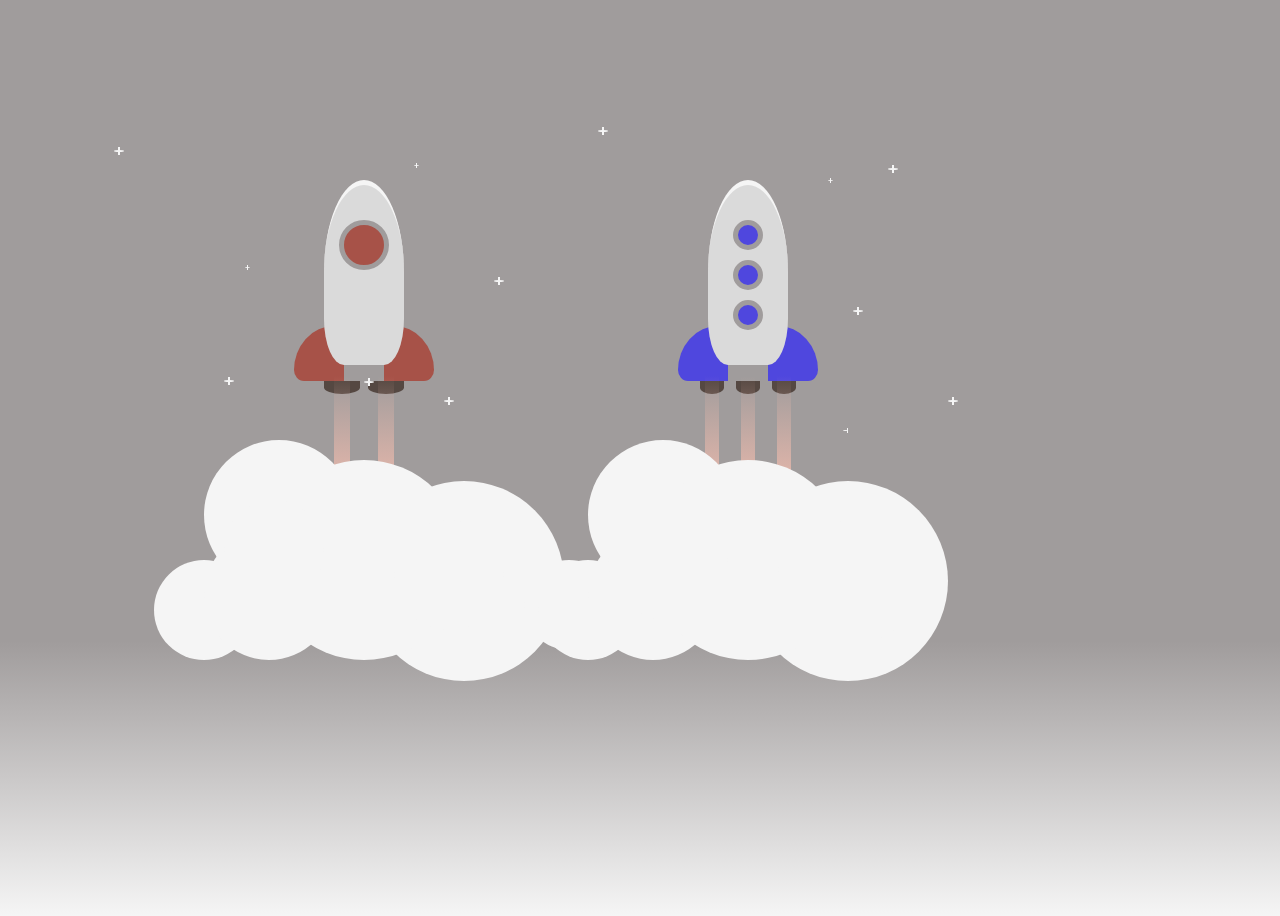
==== commit 30b64c0c: "animation rocket 2 ready" ====
--- a/views/index2.html
+++ b/views/index2.html
@@ -88,12 +88,12 @@
           <div class="window2c"></div>
           <div class="thrustRocket2">
             <div class="thrust2R1" style= "display:none"></div>
-            <div class="thrust2R2" style= "display:block">
+            <div class="thrust2R2" style= "display:none">
               <div class="thrust2R2-1"></div>
               <div class="thrust2R2-2"></div> 
             </div>
             
-            <div class="thrust2R3" style= "display:none">
+            <div class="thrust2R3" style= "display:block">
               <div class="thrust2R3-1"></div>
               <div class="thrust2R3-2"></div> 
               <div class="thrust2R3-3"></div> 
@@ -109,11 +109,11 @@
         </div>
         <div class="exhaust-flameRocket2" >
           <div class="exhaust-flame2R1" style= "display:none"></div>
-          <div class="exhaust-flame2R2" style= "display:block">
+          <div class="exhaust-flame2R2" style= "display:none">
             <div class="exhaust-flame2R2-1"></div>
             <div class="exhaust-flame2R2-2"></div>
           </div>
-          <div class="exhaust-flame2R3" style= "display:none">
+          <div class="exhaust-flame2R3" style= "display:block">
             <div class="exhaust-flame2R3-1"></div>
             <div class="exhaust-flame2R3-2"></div>
             <div class="exhaust-flame2R3-3"></div>
--- a/css/style2.css
+++ b/css/style2.css
@@ -15,8 +15,8 @@
 .rocket1 .rocket-body1 {
   width: 80px;
   left: calc(50% - 50px);
-  -webkit-animation: bounce 0.3s infinite;
-          animation: bounce 0.3s infinite;
+  -webkit-animation: bounce 0.2s infinite;
+          animation: bounce 0.2s infinite;
 }
 
 .rocket1 .rocket-body1 .body1 {
@@ -228,7 +228,7 @@
   background: -webkit-gradient(linear, left top, left bottom, color-stop(10%, transparent), to(#f5bdae));
   background: linear-gradient(to bottom, transparent 10%, #f5bdae 100%);
   height: 150px;
-  left: calc(60% - 14px);
+  left: calc(59% - 14px);
   -webkit-animation: exhaust 0.2s infinite;
           animation: exhaust 0.2s infinite;
 }
@@ -837,7 +837,7 @@
   background: -webkit-gradient(linear, left top, left bottom, color-stop(10%, transparent), to(#f5bdae));
   background: linear-gradient(to bottom, transparent 10%, #f5bdae 100%);
   height: 150px;
-  left: calc(60% - 14px);
+  left: calc(59% - 14px);
   -webkit-animation: exhaust 0.2s infinite;
           animation: exhaust 0.2s infinite;
 }
@@ -1100,8 +1100,8 @@
             transform: translate3d(0px, 0px, 0);
   }
   50% {
-    -webkit-transform: translate3d(0px, -4px, 0);
-            transform: translate3d(0px, -4px, 0);
+    -webkit-transform: translate3d(0px, -5px, 0);
+            transform: translate3d(0px, -5px, 0);
   }
   100% {
     -webkit-transform: translate3d(0px, 0px, 0);
